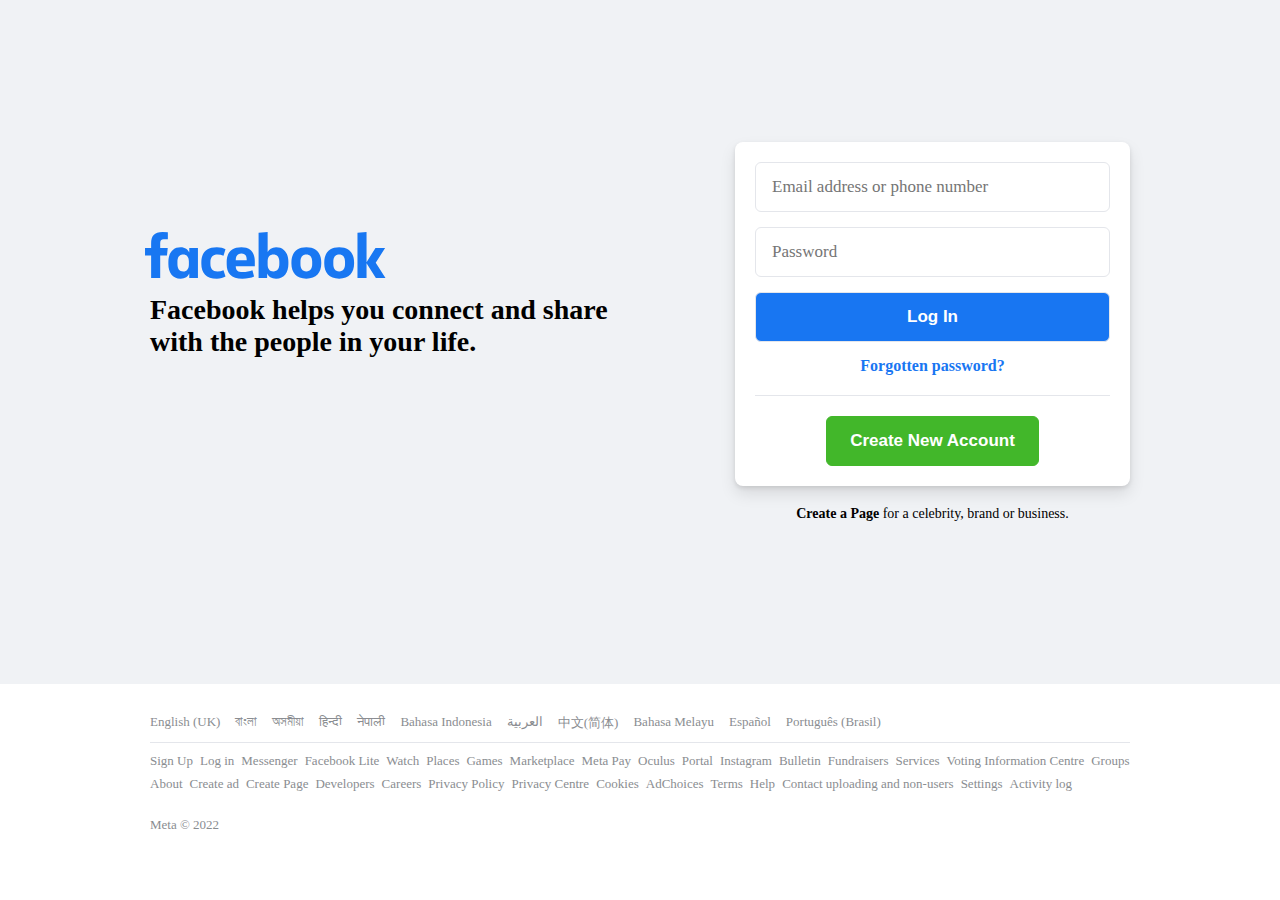
==== index.html @ d9ba366c "backend done" ====
<!DOCTYPE html>
<html lang="en">
<head>
    <meta charset="UTF-8">
    <meta http-equiv="X-UA-Compatible" content="IE=edge">
    <meta name="viewport" content="width=device-width, initial-scale=1.0">
    <link rel="shortcut icon" href="./assets/icons/favicon.ico" type="image/x-icon">
    <title>Facebook – log in or sign up</title>

    <link rel="stylesheet" href="./assets/css/style.css">

</head>
<body>
    

    <!-- Facebook Auth Area -->
    <div class="fb-auth">
        <div class="auth-wraper">
            <div class="auth-left">
                <img src="./assets/icons/facebook.svg" alt="">
                <h2>Facebook helps you connect and share with the people in your life.</h2>
            </div>
            <div class="auth-right">
                <div class="auth-box">
                    <form action="">
                        <div class="auth-form">
                            <input type="text" placeholder="Email address or phone number">
                        </div>
                        <div class="auth-form">
                            <input type="password" placeholder="Password">
                        </div>
                        <div class="auth-form">
                            <button type="submit">Log In</button>
                        </div>                        
                    </form>

                    <a href="#">Forgotten password?</a>

                    <div class="divider"></div>

                    <button>Create  New Account</button>

                </div>
                <p><a href="#">Create a Page</a> for a celebrity, brand or business.</p>
            </div>
        </div>
    </div>

    <!-- FB FOOTER AREA  -->
    <div class="fb-footer">
        <div class="footer-wraper">
            <div class="footer-top">
                <ul>
                    <li><a href="#">English (UK)</a></li>
                    <li><a href="#">বাংলা</a></li>
                    <li><a href="#">অসমীয়া</a></li>
                    <li><a href="#">हिन्दी</a></li>
                    <li><a href="#">नेपाली</a></li>
                    <li><a href="#">Bahasa Indonesia</a></li>
                    <li><a href="#">العربية</a></li>
                    <li><a href="#">中文(简体)</a></li>
                    <li><a href="#">Bahasa Melayu</a></li>
                    <li><a href="#">Español</a></li>
                    <li><a href="#">Português (Brasil)</a></li>
                </ul>
            </div>
            <div class="divider-0"></div>
            <div class="footer-bottom">
                <ul>
                    <li><a href="#">Sign Up</a></li>
                    <li><a href="#">Log in</a></li>
                    <li><a href="#">Messenger</a></li>
                    <li><a href="#">Facebook Lite</a></li>
                    <li><a href="#">Watch</a></li>
                    <li><a href="#">Places</a></li>
                    <li><a href="#">Games</a></li>
                    <li><a href="#">Marketplace</a></li>
                    <li><a href="#">Meta Pay</a></li>
                    <li><a href="#">Oculus</a></li>
                    <li><a href="#">Portal</a></li>
                    <li><a href="#">Instagram</a></li>
                    <li><a href="#">Bulletin</a></li>
                    <li><a href="#">Fundraisers</a></li>
                    <li><a href="#">Services</a></li>
                    <li><a href="#">Voting Information Centre</a></li>
                    <li><a href="#">Groups</a></li>
                    <li><a href="#">About</a></li>
                    <li><a href="#">Create ad</a></li>
                    <li><a href="#">Create Page</a></li>
                    <li><a href="#">Developers</a></li>
                    <li><a href="#">Careers</a></li>
                    <li><a href="#">Privacy Policy</a></li>
                    <li><a href="#">Privacy Centre</a></li>
                    <li><a href="#">Cookies</a></li>
                    <li><a href="#">AdChoices</a></li>
                    <li><a href="#">Terms</a></li>
                    <li><a href="#">Help</a></li>
                    <li><a href="#">Contact uploading and non-users</a></li>
                    <li><a href="#">Settings</a></li>
                    <li><a href="#">Activity log</a></li>
                </ul>
            </div>
            <p>Meta © 2022</p>
        </div>
    </div>

    <!-- MODAL BOX  -->
    <!-- <div class="blur-box">
        <div class="sign-up-card">
            <div class="sign-up-header">
                <div class="sign-up-content">
                    <span>Sign Up</span>
                    <span>It's quick and easy.</span>
                </div>
                <button><img src="./assets/icons/cross.png" alt=""></button>
            </div>
            <div class="sign-up-body">
                <form action="">
                    <div class="reg-form reg-form-inline">
                        <input type="text" placeholder="First Name">
                        <input type="text" placeholder="Surname">
                    </div>
                    <div class="reg-form">
                        <input type="text" placeholder="Mobile number or email address">
                    </div>
                    <div class="reg-form">
                        <input type="text" placeholder="New password">
                    </div>
                    <div class="reg-form">
                        <span>Date of birth</span>
                        <div class="reg-form-select">
                            <select name="" id="">
                                <option value="">Day</option>
                            </select>
                            <select name="" id="">
                                <option value="">Month</option>
                            </select>
                            <select name="" id="">
                                <option value="">Year</option>
                            </select>
                        </div>
                    </div>

                    <div class="reg-form">
                        <span>Gender</span>
                        <div class="reg-form-select">
                            <label>
                                Female
                                <input type="radio" name="gender">
                            </label>
                            <label>
                                Male
                                <input type="radio" name="gender">
                            </label>
                            <label>
                                Custom
                                <input type="radio" name="gender">
                            </label>
                        </div>
                    </div>

                    <div class="reg-form">
                        <p>People who use our service may have uploaded your contact information to Facebook. <a href="#">Learn more.</a></p>
                    </div>
                    <div class="reg-form">
                        <p>By clicking Sign Up, you agree to our <a href="#">Terms</a>, <a href="#">Privacy Policy</a> and <a href="#">Cookies Policy</a>. You may receive SMS notifications from us and can opt out at any time.</p>
                    </div>

                    <div class="reg-form">
                        <button>Sign Up</button>
                    </div>

                </form>
            </div>
        </div>
    </div> -->
      



    <script src="./assets/js/main.js"></script>
</body>
</html>
---- assets/css/style.css ----
@font-face {
	font-family: 'Segoe UI Light';
	src: local("Segoe UI Light"), url(//c.s-microsoft.com/static/fonts/segoe-ui/west-european/light/latest.woff2) format("woff2"), url(//c.s-microsoft.com/static/fonts/segoe-ui/west-european/light/latest.woff) format("woff"), url(//c.s-microsoft.com/static/fonts/segoe-ui/west-european/light/latest.ttf) format("truetype");
	font-weight: 100;
}

@font-face {
	font-family: 'Segoe UI Light';
	src: local("Segoe UI Semilight"), url(//c.s-microsoft.com/static/fonts/segoe-ui/west-european/semilight/latest.woff2) format("woff2"), url(//c.s-microsoft.com/static/fonts/segoe-ui/west-european/semilight/latest.woff) format("woff"), url(//c.s-microsoft.com/static/fonts/segoe-ui/west-european/semilight/latest.ttf) format("truetype");
	font-weight: 200;
}

@font-face {
	font-family: 'Segoe UI Light';
	src: local("Segoe UI"), url(//c.s-microsoft.com/static/fonts/segoe-ui/west-european/normal/latest.woff2) format("woff2"), url(//c.s-microsoft.com/static/fonts/segoe-ui/west-european/normal/latest.woff) format("woff"), url(//c.s-microsoft.com/static/fonts/segoe-ui/west-european/normal/latest.ttf) format("truetype");
	font-weight: 400;
}

@font-face {
	font-family: SegoeUI;
	src: local("Segoe UI Light"), url(//c.s-microsoft.com/static/fonts/segoe-ui/west-european/light/latest.woff2) format("woff2"), url(//c.s-microsoft.com/static/fonts/segoe-ui/west-european/light/latest.woff) format("woff"), url(//c.s-microsoft.com/static/fonts/segoe-ui/west-european/light/latest.ttf) format("truetype");
	font-weight: 100;
}

@font-face {
	font-family: SegoeUI;
	src: local("Segoe UI Semilight"), url(//c.s-microsoft.com/static/fonts/segoe-ui/west-european/semilight/latest.woff2) format("woff2"), url(//c.s-microsoft.com/static/fonts/segoe-ui/west-european/semilight/latest.woff) format("woff"), url(//c.s-microsoft.com/static/fonts/segoe-ui/west-european/semilight/latest.ttf) format("truetype");
	font-weight: 200;
}

@font-face {
	font-family: SegoeUI;
	src: local("Segoe UI"), url(//c.s-microsoft.com/static/fonts/segoe-ui/west-european/normal/latest.woff2) format("woff2"), url(//c.s-microsoft.com/static/fonts/segoe-ui/west-european/normal/latest.woff) format("woff"), url(//c.s-microsoft.com/static/fonts/segoe-ui/west-european/normal/latest.ttf) format("truetype");
	font-weight: 400;
}

@font-face {
	font-family: SegoeUI;
	src: local("Segoe UI Semibold"), url(//c.s-microsoft.com/static/fonts/segoe-ui/west-european/semibold/latest.woff2) format("woff2"), url(//c.s-microsoft.com/static/fonts/segoe-ui/west-european/semibold/latest.woff) format("woff"), url(//c.s-microsoft.com/static/fonts/segoe-ui/west-european/semibold/latest.ttf) format("truetype");
	font-weight: 600;
}

@font-face {
	font-family: SegoeUI;
	src: local("Segoe UI Bold"), url(//c.s-microsoft.com/static/fonts/segoe-ui/west-european/bold/latest.woff2) format("woff2"), url(//c.s-microsoft.com/static/fonts/segoe-ui/west-european/bold/latest.woff) format("woff"), url(//c.s-microsoft.com/static/fonts/segoe-ui/west-european/bold/latest.ttf) format("truetype");
	font-weight: 700;
}


/**
 * Basic Reseting code   
**/

* {
    margin: 0px;
    padding: 0px;
    box-sizing: border-box;
}

body {
	font-family: 'Segoe UI Light';
}

html {
    overflow-y: scroll;
}

a {
    text-decoration: none;
    color: inherit;
}

input:focus {
	outline: none;
}


li {
	list-style: none;
}
ul {
	margin-bottom: 0px;
}


/**
 * Create custom css property
**/
:root {
    --bg-primary : #FFF;
    --bg-secondary : #F0F2F5;
    --bg-tertiary : #e4e6eb;
    --bg-fortiary : #f0f2f5;
    --color-primary : #050505;
    --color-secondary : #65676b;
    --divider : #ced0d4;
    --blue-color : #1876f2;
    --blue-color-hover : #166fe5;
    --green-color : #42b72a;
    --light-blue-color : #e7f3ff;
    --border-color : #ccced2;
    --shadow-1 : rgba(0, 0, 0, 0.2);
    --shadow-1 : rgba(0, 0, 0, 0.1);
    --shadow-1 : rgba(0, 0, 0, 0.3);
    --shadow-inset : rgba(255, 255, 255, 0.5);
}



/**
Components
*/

.divider {
	height: 1px;
	background-color: var(--bg-tertiary);
	margin: 20px 0px;
}

.divider-0 {
	height: 1px;
	background-color: var(--bg-tertiary);
	margin: 10px 0px;
}

.blur-box {
	background-color: rgba(255, 255, 255, .8);
	width: 100%;
	height: 100%;
	position: fixed;
	top: 0px;
	bottom: 0px;
	right: 0px;
	left: 0px;
	z-index: 9999;
}




/***
 *AUTH PAGE DESIGN 
*/ 
.fb-auth {
	height: 76vh;
	background-color: var(--bg-secondary);
	display: flex;
	justify-content: center;
	align-items: center;
}

.auth-wraper {
	display: flex;
	width: 980px;	

}

.auth-wraper .auth-left {
	transform: translate(0px, 60px);
}

.auth-wraper .auth-left img {
	width: 300px;
	transform: translate(-35px, 0px);
}

.auth-wraper .auth-left h2 {
	width: 80%;
	font-size: 200;
	font-size: 28px;
	font-family: inherit;
	transform: translate(0px, -18px);
}

.auth-box {
	width: 395px;
	background-color: #fff;
	padding: 20px;
	border-radius: 8px;
	box-shadow: 0 2px 4px rgb(0 0 0 / 10%), 0 8px 16px rgb(0 0 0 / 10%);
	display: flex;
	flex-direction: column;
}

.auth-box .auth-form {
	margin-bottom: 15px;
}

.auth-box .auth-form input{
	width: 100%;
	height: 50px;
	font-size: 17px;
	padding: 14px 16px;
	border: 1px solid var(--bg-tertiary);
	border-radius: 6px;
	font-weight: 200;
	font-family: inherit;
}

.auth-box .auth-form input:focus {
	border-color: var(--blue-color);
}


.auth-box .auth-form button {
	width: 100%;
	height: 50px;
	font-size: 17px;
	border: 1px solid var(--bg-tertiary);
	border-radius: 6px;
	background-color: var(--blue-color);
	color: #FFF;
	font-weight: 600;
	cursor: pointer;
	transition: all .1s;
}

.auth-box .auth-form button:hover {
	background-color: var(--blue-color-hover);
}

.auth-box  a {
	text-align: center ; 
	color: var(--blue-color); 
	font-weight: 600; 
}

.auth-box > button {
	width: 60%;
	height: 50px;
	font-size: 17px;
	border: 1px solid var(--green-color);
	border-radius: 6px;
	background-color: var(--green-color);
	color: #FFF;
	font-weight: 600;
	cursor: pointer;
	transition: all .1s;
	margin: auto;
}

.auth-box > button:hover {
	background-color: #36a420;
	border: 1px solid #36a420;
}

.auth-right p {
	text-align: center;
	margin: 20px 0px;
	font-size: 14px;
}

.auth-right p a {
	font-weight: 700;
	font-family: SegoeUI;
}

.fb-footer {
	display: flex;
	background-color: #fff;
	justify-content: center;
	align-items: flex-start;
	padding: 30px 0px;
}

.footer-wraper {
	width: 980px;

}

.footer-wraper .footer-top ul {
	display: flex;
	gap: 15px;
	font-size: 13px;
	color: #8a8d91;
}


.footer-wraper .footer-bottom ul {
	display: flex;
	gap: 7px;
	font-size: 13px;
	color: #8a8d91;
	flex-wrap: wrap;
}

.fb-footer p {
	font-size: 13px;
	color: #8a8d91;
	margin-top: 25px;
}

/* SIGN UP  */
.sign-up-card {
	width: 432px;
	background-color: #fff;
	position: absolute;
	top: 50%;
	left: 50%;
	transform: translate(-50%, -50%);
	border-radius: 8px;
	box-shadow: 0 2px 4px rgb(0 0 0 / 10%), 0 8px 16px rgb(0 0 0 / 10%);
}

.sign-up-header {
	padding: 10px 16px;
	display: flex;
	justify-content: space-between;
	align-items: center;
	border-bottom: 1px solid #dadde1;
}

.sign-up-content span:first-child{
	font-size: 32px;
	font-weight: 700;
	font-family: SegoeUI;
	display: block;
}

.sign-up-content span:last-child{
	font-size: 15px;
	font-weight: 200;
	display: block;
}

.sign-up-header button {
	background-color: transparent;
	border: none;
	cursor: pointer	;
}

.sign-up-body {
	padding: 16px;
}

.reg-form {
	margin-bottom: 10px;
	display: flex;
	flex-direction: column;
}


.reg-form input{
	height: 40px;
	border: 1px solid #ccd0d5;
	border-radius: 5px;
	padding: 10px;
	background-color: #F5F6F7;
}

.reg-form-inline {
	flex-direction: row;
	justify-content: space-between;
	
}

.reg-form-inline input {
	width: 49%;
}

.reg-form-select {
	display: flex;
	justify-content: space-between;
}

.reg-form-select select {
	height: 40px;
	border: 1px solid #ccd0d5;
	border-radius: 5px;
	padding: 10px;
	width: 32%;
}


.reg-form-select label {
	height: 40px;
	border: 1px solid #ccd0d5;
	border-radius: 5px;
	padding: 10px;
	width: 32%;
	display: flex;
	justify-content: space-between;
	align-items: center;
}

.reg-form p {
	color: #777;
	font-size: 11px;
}

.reg-form p a {
	color: #385898;
}

.reg-form button {
	width: fit-content;
	margin: auto;
	background-color: #00a400;
	color: #FFF;
	border: none;
	font-size: 18px;
	border-radius: 6px;
	cursor: pointer;
	padding: 7px 60px;
	margin-top: 20px;
}


/* HOME PAGE DESIN  */
.fb-home-header {
	background-color: #fff;
	box-shadow: 0 2px 3px rgb(0 0 0 / 10%), 0 0px 0px rgb(0 0 0 / 10%);
	display: flex;
	justify-content: space-between;
	align-items: center;
	padding: 3px 20px;
	position: fixed;
	left: 0px;
	top: 0px;
	top: 0px;
	width: 100%;
}

.fb-home-menu ul{
	display: flex;
	justify-content: center;
	align-items: center;
	width: 680px;
	gap: 10px;

}

.fb-home-menu ul li {
	width: 20%;
	text-align: center;
	cursor: pointer;
	align-self: stretch;
	height: 50px;
	display: flex;
	justify-content: center;
	align-items: center;
	border-radius: 8px;
	position: relative;
}

.fb-home-menu ul li:hover {
	background-color: #F4F4F4;
}

.fb-home-menu ul li.active {
	color:  var(--blue-color);
}

.fb-home-menu ul li.active::after {
	content: '';
	display: block;
	clear: both;

	height: 3px;
	width: 100%;
	background-color: var(--blue-color);
	position: absolute;
	bottom: -5px;
	left: 0px;
	right: 0px;
}

.fb-home-user {
	display: flex;
	justify-content: flex-end;
	align-items: center;
	gap: 6px;
}

.fb-user-item {
	width: 40px;
	height: 40px;
	background-color: #DADBE1;
	border-radius: 50%;
	display: flex;
	justify-content: center;
	align-items: center;
}

.fb-user-item a {
	margin: 0px;
	display: block;
	transform: translate(0px, 2px);
}

.fb-user-item img{
	width: 40px;
	height: 40px;
	border-radius: 50%;
	cursor: pointer;
}

.fb-home-search {
	display: flex;
	align-items: center;
	gap: 10px;
}
.search-box {
	width: 240px;
	height: 40px;
	position: relative;
}

.search-box input {
	width: 100%;
	height: 40px;
	background-color: #F0F2F5;
	border:1px solid #F0F2F5;
	border-radius: 100px;
	padding: 0px 20px 0px 35px;
	font-family: inherit;
}

.search-box svg {
	position: absolute;
	top: 13px;
	left: 10px;
}

/* FB HOME BODY  */
.fb-home-body {
	background-color: #F0F2F5;
	display: flex;
	min-height: 100vh;
	padding-top: 80px;
	padding-left: 15px;
}

.fb-home-body-sidebar {
	width: 20%;

}

.fb-home-body-sidebar .body-icon {
	width: 40px;
	height: 40px;

}

.fb-home-body-sidebar .body-icon img {
	width: 40px;
	height: 40px;
	border-radius: 50%;
}

.fb-home-body-sidebar ul li a {
	display: flex;
	justify-content: flex-start;
	align-items: center;
	gap: 10px;
}

.fb-home-body-sidebar ul li {
	margin-bottom: 10px;
	padding: 5px 10px;
	border-radius: 6px;
}

.fb-home-body-sidebar ul li:hover {
	background-color: #E6E7EA;
	
}

.fb-home-body-sidebar ul li:nth-child(2) .body-icon {
	background-image: url('../icons/home.png');
	background-position: 0px -258px;
}


.fb-home-body-sidebar ul li:nth-child(3) .body-icon {
	background-image: url('../icons/home.png');
	background-position: 0px -71px;
}


.fb-home-body-sidebar ul li:nth-child(4) .body-icon {
	background-image: url('../icons/home.png');
	background-position: 0px -368px;
}



.fb-home-body-sidebar ul li:nth-child(5) .body-icon {
	background-image: url('../icons/home.png');
	background-position: 0px -479px;
}


.fb-home-body-sidebar ul li:nth-child(6) .body-icon {
	background-image: url('../icons/home.png');
	background-position: 0px -404px;
}

/* FB TIMELINE  */
.fb-home-timeline-area {
	width: 60%;
	display: flex;
	justify-content: center;
}

.fb-home-timeline {
	width: 675px;

}

.create-post {
	width: 100%;
	background-color: #fff;
	padding: 15px;
	box-shadow: 0 2px 3px rgb(0 0 0 / 10%), 0 0px 0px rgb(0 0 0 / 10%);
	border-radius: 6px;
	margin-bottom: 20px;
}

.create-post .create-post-header {
	display: flex;
	justify-content: space-between;
	align-items: center;
}

.create-post .create-post-header img {
	width: 40px;
	height: 40px;
	border-radius: 50%;
	cursor: pointer;
}


.create-post .create-post-header button {
	height: 40px;
	width: 93%;
	text-align-last: left;
	cursor: pointer;
	background-color: #F0F2F5;
	border: 1px solid #F0F2F5;
	border-radius: 100px;
	padding: 0px 20px;
	font-family: inherit;
	font-size: 18px;
	color: #65676b;
}

.create-post .create-post-header button:hover {
	background-color: #E6E7EA;
}

.create-post-footer ul {
	display: flex;
}

.create-post-footer ul li:nth-child(1) .post-icon {
	width: 24px;
	height: 24px;
	background-image: url('../icons/post.png');
	background-position: 0px 0px;
}


.create-post-footer ul li:nth-child(2) .post-icon {
	width: 24px;
	height: 24px;
	background-image: url('../icons/post.png');
	background-position: 0px -176px;
}


.create-post-footer ul li:nth-child(3) .post-icon {
	width: 24px;
	height: 24px;
	background-image: url('../icons/post.png');
	background-position: 0px -125px;
}

.create-post-footer ul li {
	display: flex;
	justify-content: center;
	align-items: center;
	width: 32%;
	text-align: center;
	gap: 10px;
	font-size: 14px;
	cursor: pointer;
	height: 40px;
	border-radius: 6px;
}

.create-post-footer ul li:hover {
	background-color: #F0F2F5;
}

.user-post {
	width: 100%;
	background-color: #fff;
	box-shadow: 0 2px 3px rgb(0 0 0 / 10%), 0 0px 0px rgb(0 0 0 / 10%);
	border-radius: 6px;
	margin-bottom: 15px;
} 

.user-post-header {
	display: flex;
	justify-content: space-between;
	align-items: center;
	padding: 15px;
}

.user-post-header .post-info {
	display: flex;
	justify-content: center;
	align-items: center;
	gap: 10px;
}

.user-post-header .post-info img {
	width: 40px;
	height: 40px;
	border-radius: 50%;
}

.user-post-header .post-info .user-details {
	display: flex;
	flex-direction: column;
}

.user-post-header .post-info .user-details a {
	font-weight: bold;
	font-family: SegoeUI;
	font-weight: 600;
	font-size: 14px;
}

.user-post-header .post-info .user-details a:hover {
	text-decoration: underline;
}


.user-post-header .post-info .user-details span {
	font-weight: bold;
	font-weight: 200;
	font-size: 13px;
}

.user-post-header .post-info .user-details svg {
	font-size: 10px;
}

.user-post-header .post-menu button {
	width: 40px;
	height: 40px;
	background-color: transparent;
	border: none;
	cursor: pointer;
	font-size: 20px;
	border-radius: 50%;
}

.user-post-header .post-menu button:hover {
	background-color: #F0F2F5;
}
.user-post-header .post-menu button svg {
	transform: translate(0px ,  2px);
}

.user-post .post-content {
	padding: 0px 15px 20px; 
}

.user-post .post-media img {
	width: 100%; 
}

.post-comments {
	padding: 15px;
}

.comments-header {
	display: flex;
	justify-content: space-between;
	align-items: center;
}

.reaction-icon ul {
	display: flex;
	justify-content: center;
	align-items: center;
	gap: 2px;
}

.reaction-icon ul li a svg {
	width: 15px;
	height: 15px;
	transform: translate(0px, 2px);
}

.reaction {
	display: flex;
	justify-content: center;
	align-items: center;
	gap: 10px;
	font-size: 14px;
	color: #65676b;
}

.counts {
	font-size: 14px;
	color: #65676b;
}

.comment-icon {
	width: 24px;
	height: 20px;
	background-image: url('../icons/comments.png');
	display: block;
	
}


.comments-menu ul li:nth-child(1) .comment-icon {
	background-position: 0px -250px;
}


.comments-menu ul li:nth-child(2) .comment-icon {
	background-position: 0px -212px;
}


.comments-menu ul li:nth-child(3) .comment-icon {
	background-position: 0px -269px;
}

.comments-menu ul {
	display: flex;
	justify-content: center;
	align-items: center;
	gap: 10px;
}

.comments-menu ul li {
	display: flex;
	justify-content: center;
	align-items: center;
	width: 30%;
	cursor: pointer;
	height: 30px;
	border-radius: 6px;
}

.comments-menu ul li:hover {
	background-color: #F4F4F4;
	
}
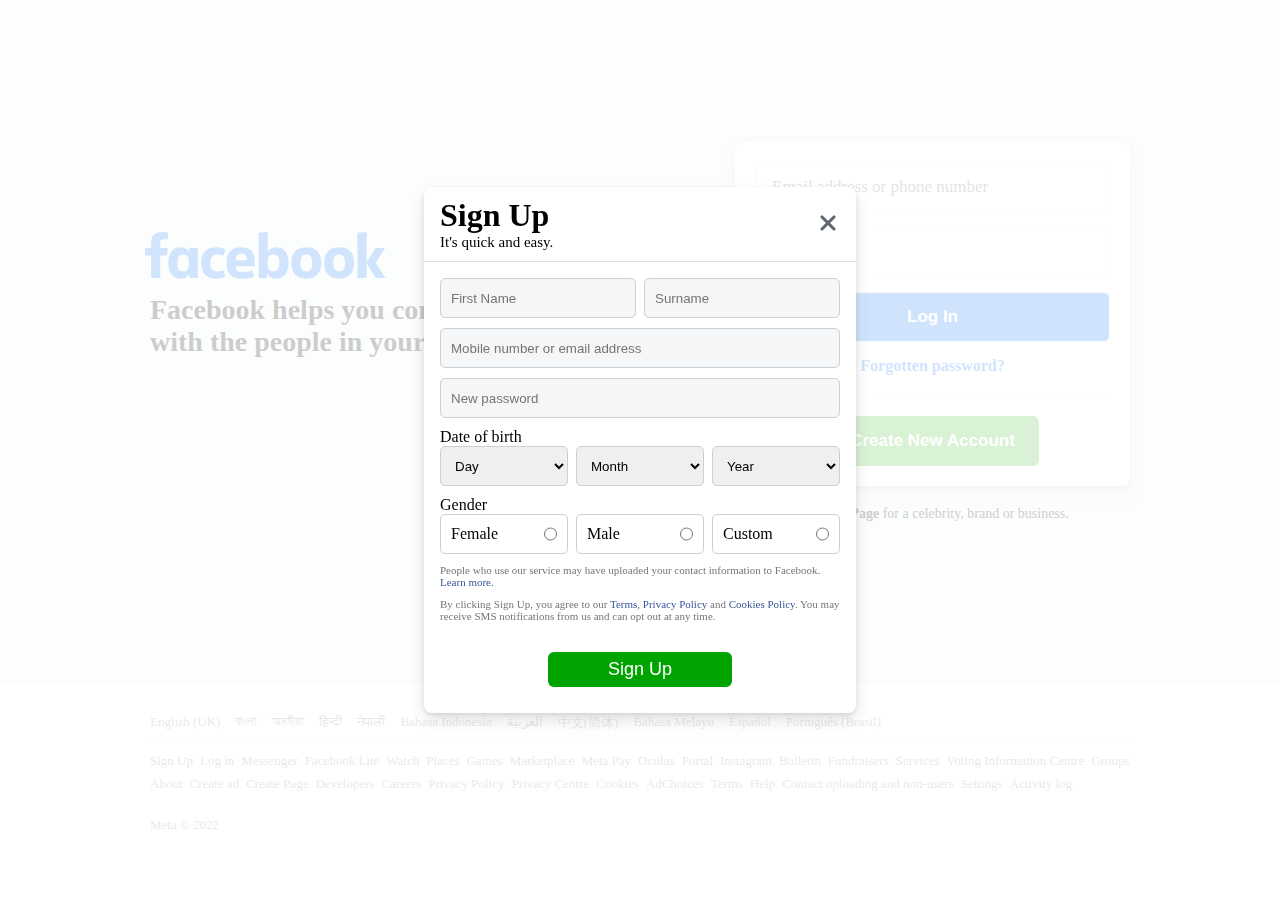
==== commit c2898553: "backend done" ====
--- a/index.html
+++ b/index.html
@@ -1,183 +1,192 @@
 <!DOCTYPE html>
 <html lang="en">
-<head>
-    <meta charset="UTF-8">
-    <meta http-equiv="X-UA-Compatible" content="IE=edge">
-    <meta name="viewport" content="width=device-width, initial-scale=1.0">
-    <link rel="shortcut icon" href="./assets/icons/favicon.ico" type="image/x-icon">
+  <head>
+    <meta charset="UTF-8" />
+    <meta http-equiv="X-UA-Compatible" content="IE=edge" />
+    <meta name="viewport" content="width=device-width, initial-scale=1.0" />
+    <link
+      rel="shortcut icon"
+      href="./assets/icons/favicon.ico"
+      type="image/x-icon"
+    />
     <title>Facebook – log in or sign up</title>
 
-    <link rel="stylesheet" href="./assets/css/style.css">
-
-</head>
-<body>
-    
-
+    <link rel="stylesheet" href="./assets/css/style.css" />
+  </head>
+  <body>
     <!-- Facebook Auth Area -->
     <div class="fb-auth">
-        <div class="auth-wraper">
-            <div class="auth-left">
-                <img src="./assets/icons/facebook.svg" alt="">
-                <h2>Facebook helps you connect and share with the people in your life.</h2>
-            </div>
-            <div class="auth-right">
-                <div class="auth-box">
-                    <form action="">
-                        <div class="auth-form">
-                            <input type="text" placeholder="Email address or phone number">
-                        </div>
-                        <div class="auth-form">
-                            <input type="password" placeholder="Password">
-                        </div>
-                        <div class="auth-form">
-                            <button type="submit">Log In</button>
-                        </div>                        
-                    </form>
+      <div class="auth-wraper">
+        <div class="auth-left">
+          <img src="./assets/icons/facebook.svg" alt="" />
+          <h2>
+            Facebook helps you connect and share with the people in your life.
+          </h2>
+        </div>
+        <div class="auth-right">
+          <div class="auth-box">
+            <form action="">
+              <div class="auth-form">
+                <input
+                  type="text"
+                  placeholder="Email address or phone number"
+                />
+              </div>
+              <div class="auth-form">
+                <input type="password" placeholder="Password" />
+              </div>
+              <div class="auth-form">
+                <button type="submit">Log In</button>
+              </div>
+            </form>
 
-                    <a href="#">Forgotten password?</a>
+            <a href="#">Forgotten password?</a>
 
-                    <div class="divider"></div>
+            <div class="divider"></div>
 
-                    <button>Create  New Account</button>
-
-                </div>
-                <p><a href="#">Create a Page</a> for a celebrity, brand or business.</p>
-            </div>
+            <button>Create New Account</button>
+          </div>
+          <p>
+            <a href="#">Create a Page</a> for a celebrity, brand or business.
+          </p>
         </div>
+      </div>
     </div>
 
     <!-- FB FOOTER AREA  -->
     <div class="fb-footer">
-        <div class="footer-wraper">
-            <div class="footer-top">
-                <ul>
-                    <li><a href="#">English (UK)</a></li>
-                    <li><a href="#">বাংলা</a></li>
-                    <li><a href="#">অসমীয়া</a></li>
-                    <li><a href="#">हिन्दी</a></li>
-                    <li><a href="#">नेपाली</a></li>
-                    <li><a href="#">Bahasa Indonesia</a></li>
-                    <li><a href="#">العربية</a></li>
-                    <li><a href="#">中文(简体)</a></li>
-                    <li><a href="#">Bahasa Melayu</a></li>
-                    <li><a href="#">Español</a></li>
-                    <li><a href="#">Português (Brasil)</a></li>
-                </ul>
-            </div>
-            <div class="divider-0"></div>
-            <div class="footer-bottom">
-                <ul>
-                    <li><a href="#">Sign Up</a></li>
-                    <li><a href="#">Log in</a></li>
-                    <li><a href="#">Messenger</a></li>
-                    <li><a href="#">Facebook Lite</a></li>
-                    <li><a href="#">Watch</a></li>
-                    <li><a href="#">Places</a></li>
-                    <li><a href="#">Games</a></li>
-                    <li><a href="#">Marketplace</a></li>
-                    <li><a href="#">Meta Pay</a></li>
-                    <li><a href="#">Oculus</a></li>
-                    <li><a href="#">Portal</a></li>
-                    <li><a href="#">Instagram</a></li>
-                    <li><a href="#">Bulletin</a></li>
-                    <li><a href="#">Fundraisers</a></li>
-                    <li><a href="#">Services</a></li>
-                    <li><a href="#">Voting Information Centre</a></li>
-                    <li><a href="#">Groups</a></li>
-                    <li><a href="#">About</a></li>
-                    <li><a href="#">Create ad</a></li>
-                    <li><a href="#">Create Page</a></li>
-                    <li><a href="#">Developers</a></li>
-                    <li><a href="#">Careers</a></li>
-                    <li><a href="#">Privacy Policy</a></li>
-                    <li><a href="#">Privacy Centre</a></li>
-                    <li><a href="#">Cookies</a></li>
-                    <li><a href="#">AdChoices</a></li>
-                    <li><a href="#">Terms</a></li>
-                    <li><a href="#">Help</a></li>
-                    <li><a href="#">Contact uploading and non-users</a></li>
-                    <li><a href="#">Settings</a></li>
-                    <li><a href="#">Activity log</a></li>
-                </ul>
-            </div>
-            <p>Meta © 2022</p>
+      <div class="footer-wraper">
+        <div class="footer-top">
+          <ul>
+            <li><a href="#">English (UK)</a></li>
+            <li><a href="#">বাংলা</a></li>
+            <li><a href="#">অসমীয়া</a></li>
+            <li><a href="#">हिन्दी</a></li>
+            <li><a href="#">नेपाली</a></li>
+            <li><a href="#">Bahasa Indonesia</a></li>
+            <li><a href="#">العربية</a></li>
+            <li><a href="#">中文(简体)</a></li>
+            <li><a href="#">Bahasa Melayu</a></li>
+            <li><a href="#">Español</a></li>
+            <li><a href="#">Português (Brasil)</a></li>
+          </ul>
         </div>
+        <div class="divider-0"></div>
+        <div class="footer-bottom">
+          <ul>
+            <li><a href="#">Sign Up</a></li>
+            <li><a href="#">Log in</a></li>
+            <li><a href="#">Messenger</a></li>
+            <li><a href="#">Facebook Lite</a></li>
+            <li><a href="#">Watch</a></li>
+            <li><a href="#">Places</a></li>
+            <li><a href="#">Games</a></li>
+            <li><a href="#">Marketplace</a></li>
+            <li><a href="#">Meta Pay</a></li>
+            <li><a href="#">Oculus</a></li>
+            <li><a href="#">Portal</a></li>
+            <li><a href="#">Instagram</a></li>
+            <li><a href="#">Bulletin</a></li>
+            <li><a href="#">Fundraisers</a></li>
+            <li><a href="#">Services</a></li>
+            <li><a href="#">Voting Information Centre</a></li>
+            <li><a href="#">Groups</a></li>
+            <li><a href="#">About</a></li>
+            <li><a href="#">Create ad</a></li>
+            <li><a href="#">Create Page</a></li>
+            <li><a href="#">Developers</a></li>
+            <li><a href="#">Careers</a></li>
+            <li><a href="#">Privacy Policy</a></li>
+            <li><a href="#">Privacy Centre</a></li>
+            <li><a href="#">Cookies</a></li>
+            <li><a href="#">AdChoices</a></li>
+            <li><a href="#">Terms</a></li>
+            <li><a href="#">Help</a></li>
+            <li><a href="#">Contact uploading and non-users</a></li>
+            <li><a href="#">Settings</a></li>
+            <li><a href="#">Activity log</a></li>
+          </ul>
+        </div>
+        <p>Meta © 2022</p>
+      </div>
     </div>
 
     <!-- MODAL BOX  -->
-    <!-- <div class="blur-box">
-        <div class="sign-up-card">
-            <div class="sign-up-header">
-                <div class="sign-up-content">
-                    <span>Sign Up</span>
-                    <span>It's quick and easy.</span>
-                </div>
-                <button><img src="./assets/icons/cross.png" alt=""></button>
+    <div class="blur-box">
+      <div class="sign-up-card">
+        <div class="sign-up-header">
+          <div class="sign-up-content">
+            <span>Sign Up</span>
+            <span>It's quick and easy.</span>
+          </div>
+          <button><img src="./assets/icons/cross.png" alt="" /></button>
+        </div>
+        <div class="sign-up-body">
+          <form action="">
+            <div class="reg-form reg-form-inline">
+              <input type="text" placeholder="First Name" />
+              <input type="text" placeholder="Surname" />
             </div>
-            <div class="sign-up-body">
-                <form action="">
-                    <div class="reg-form reg-form-inline">
-                        <input type="text" placeholder="First Name">
-                        <input type="text" placeholder="Surname">
-                    </div>
-                    <div class="reg-form">
-                        <input type="text" placeholder="Mobile number or email address">
-                    </div>
-                    <div class="reg-form">
-                        <input type="text" placeholder="New password">
-                    </div>
-                    <div class="reg-form">
-                        <span>Date of birth</span>
-                        <div class="reg-form-select">
-                            <select name="" id="">
-                                <option value="">Day</option>
-                            </select>
-                            <select name="" id="">
-                                <option value="">Month</option>
-                            </select>
-                            <select name="" id="">
-                                <option value="">Year</option>
-                            </select>
-                        </div>
-                    </div>
+            <div class="reg-form">
+              <input type="text" placeholder="Mobile number or email address" />
+            </div>
+            <div class="reg-form">
+              <input type="text" placeholder="New password" />
+            </div>
+            <div class="reg-form">
+              <span>Date of birth</span>
+              <div class="reg-form-select">
+                <select name="" id="">
+                  <option value="">Day</option>
+                </select>
+                <select name="" id="">
+                  <option value="">Month</option>
+                </select>
+                <select name="" id="">
+                  <option value="">Year</option>
+                </select>
+              </div>
+            </div>
 
-                    <div class="reg-form">
-                        <span>Gender</span>
-                        <div class="reg-form-select">
-                            <label>
-                                Female
-                                <input type="radio" name="gender">
-                            </label>
-                            <label>
-                                Male
-                                <input type="radio" name="gender">
-                            </label>
-                            <label>
-                                Custom
-                                <input type="radio" name="gender">
-                            </label>
-                        </div>
-                    </div>
+            <div class="reg-form">
+              <span>Gender</span>
+              <div class="reg-form-select">
+                <label>
+                  Female
+                  <input type="radio" name="gender" />
+                </label>
+                <label>
+                  Male
+                  <input type="radio" name="gender" />
+                </label>
+                <label>
+                  Custom
+                  <input type="radio" name="gender" />
+                </label>
+              </div>
+            </div>
 
-                    <div class="reg-form">
-                        <p>People who use our service may have uploaded your contact information to Facebook. <a href="#">Learn more.</a></p>
-                    </div>
-                    <div class="reg-form">
-                        <p>By clicking Sign Up, you agree to our <a href="#">Terms</a>, <a href="#">Privacy Policy</a> and <a href="#">Cookies Policy</a>. You may receive SMS notifications from us and can opt out at any time.</p>
-                    </div>
+            <div class="reg-form">
+              <p>
+                People who use our service may have uploaded your contact
+                information to Facebook. <a href="#">Learn more.</a>
+              </p>
+            </div>
+            <div class="reg-form">
+              <p>
+                By clicking Sign Up, you agree to our <a href="#">Terms</a>,
+                <a href="#">Privacy Policy</a> and
+                <a href="#">Cookies Policy</a>. You may receive SMS
+                notifications from us and can opt out at any time.
+              </p>
+            </div>
 
-                    <div class="reg-form">
-                        <button>Sign Up</button>
-                    </div>
-
-                </form>
+            <div class="reg-form">
+              <button>Sign Up</button>
             </div>
+          </form>
         </div>
-    </div> -->
-      
-
-
-
-    <script src="./assets/js/main.js"></script>
-</body>
-</html>+      </div>
+    </div>
+  </body>
+</html>
--- a/assets/css/style.css
+++ b/assets/css/style.css
@@ -1,869 +1,969 @@
 @font-face {
-	font-family: 'Segoe UI Light';
-	src: local("Segoe UI Light"), url(//c.s-microsoft.com/static/fonts/segoe-ui/west-european/light/latest.woff2) format("woff2"), url(//c.s-microsoft.com/static/fonts/segoe-ui/west-european/light/latest.woff) format("woff"), url(//c.s-microsoft.com/static/fonts/segoe-ui/west-european/light/latest.ttf) format("truetype");
-	font-weight: 100;
+  font-family: "Segoe UI Light";
+  src: local("Segoe UI Light"),
+    url(//c.s-microsoft.com/static/fonts/segoe-ui/west-european/light/latest.woff2)
+      format("woff2"),
+    url(//c.s-microsoft.com/static/fonts/segoe-ui/west-european/light/latest.woff)
+      format("woff"),
+    url(//c.s-microsoft.com/static/fonts/segoe-ui/west-european/light/latest.ttf)
+      format("truetype");
+  font-weight: 100;
 }
 
 @font-face {
-	font-family: 'Segoe UI Light';
-	src: local("Segoe UI Semilight"), url(//c.s-microsoft.com/static/fonts/segoe-ui/west-european/semilight/latest.woff2) format("woff2"), url(//c.s-microsoft.com/static/fonts/segoe-ui/west-european/semilight/latest.woff) format("woff"), url(//c.s-microsoft.com/static/fonts/segoe-ui/west-european/semilight/latest.ttf) format("truetype");
-	font-weight: 200;
+  font-family: "Segoe UI Light";
+  src: local("Segoe UI Semilight"),
+    url(//c.s-microsoft.com/static/fonts/segoe-ui/west-european/semilight/latest.woff2)
+      format("woff2"),
+    url(//c.s-microsoft.com/static/fonts/segoe-ui/west-european/semilight/latest.woff)
+      format("woff"),
+    url(//c.s-microsoft.com/static/fonts/segoe-ui/west-european/semilight/latest.ttf)
+      format("truetype");
+  font-weight: 200;
 }
 
 @font-face {
-	font-family: 'Segoe UI Light';
-	src: local("Segoe UI"), url(//c.s-microsoft.com/static/fonts/segoe-ui/west-european/normal/latest.woff2) format("woff2"), url(//c.s-microsoft.com/static/fonts/segoe-ui/west-european/normal/latest.woff) format("woff"), url(//c.s-microsoft.com/static/fonts/segoe-ui/west-european/normal/latest.ttf) format("truetype");
-	font-weight: 400;
+  font-family: "Segoe UI Light";
+  src: local("Segoe UI"),
+    url(//c.s-microsoft.com/static/fonts/segoe-ui/west-european/normal/latest.woff2)
+      format("woff2"),
+    url(//c.s-microsoft.com/static/fonts/segoe-ui/west-european/normal/latest.woff)
+      format("woff"),
+    url(//c.s-microsoft.com/static/fonts/segoe-ui/west-european/normal/latest.ttf)
+      format("truetype");
+  font-weight: 400;
 }
 
 @font-face {
-	font-family: SegoeUI;
-	src: local("Segoe UI Light"), url(//c.s-microsoft.com/static/fonts/segoe-ui/west-european/light/latest.woff2) format("woff2"), url(//c.s-microsoft.com/static/fonts/segoe-ui/west-european/light/latest.woff) format("woff"), url(//c.s-microsoft.com/static/fonts/segoe-ui/west-european/light/latest.ttf) format("truetype");
-	font-weight: 100;
+  font-family: SegoeUI;
+  src: local("Segoe UI Light"),
+    url(//c.s-microsoft.com/static/fonts/segoe-ui/west-european/light/latest.woff2)
+      format("woff2"),
+    url(//c.s-microsoft.com/static/fonts/segoe-ui/west-european/light/latest.woff)
+      format("woff"),
+    url(//c.s-microsoft.com/static/fonts/segoe-ui/west-european/light/latest.ttf)
+      format("truetype");
+  font-weight: 100;
 }
 
 @font-face {
-	font-family: SegoeUI;
-	src: local("Segoe UI Semilight"), url(//c.s-microsoft.com/static/fonts/segoe-ui/west-european/semilight/latest.woff2) format("woff2"), url(//c.s-microsoft.com/static/fonts/segoe-ui/west-european/semilight/latest.woff) format("woff"), url(//c.s-microsoft.com/static/fonts/segoe-ui/west-european/semilight/latest.ttf) format("truetype");
-	font-weight: 200;
+  font-family: SegoeUI;
+  src: local("Segoe UI Semilight"),
+    url(//c.s-microsoft.com/static/fonts/segoe-ui/west-european/semilight/latest.woff2)
+      format("woff2"),
+    url(//c.s-microsoft.com/static/fonts/segoe-ui/west-european/semilight/latest.woff)
+      format("woff"),
+    url(//c.s-microsoft.com/static/fonts/segoe-ui/west-european/semilight/latest.ttf)
+      format("truetype");
+  font-weight: 200;
 }
 
 @font-face {
-	font-family: SegoeUI;
-	src: local("Segoe UI"), url(//c.s-microsoft.com/static/fonts/segoe-ui/west-european/normal/latest.woff2) format("woff2"), url(//c.s-microsoft.com/static/fonts/segoe-ui/west-european/normal/latest.woff) format("woff"), url(//c.s-microsoft.com/static/fonts/segoe-ui/west-european/normal/latest.ttf) format("truetype");
-	font-weight: 400;
+  font-family: SegoeUI;
+  src: local("Segoe UI"),
+    url(//c.s-microsoft.com/static/fonts/segoe-ui/west-european/normal/latest.woff2)
+      format("woff2"),
+    url(//c.s-microsoft.com/static/fonts/segoe-ui/west-european/normal/latest.woff)
+      format("woff"),
+    url(//c.s-microsoft.com/static/fonts/segoe-ui/west-european/normal/latest.ttf)
+      format("truetype");
+  font-weight: 400;
 }
 
 @font-face {
-	font-family: SegoeUI;
-	src: local("Segoe UI Semibold"), url(//c.s-microsoft.com/static/fonts/segoe-ui/west-european/semibold/latest.woff2) format("woff2"), url(//c.s-microsoft.com/static/fonts/segoe-ui/west-european/semibold/latest.woff) format("woff"), url(//c.s-microsoft.com/static/fonts/segoe-ui/west-european/semibold/latest.ttf) format("truetype");
-	font-weight: 600;
+  font-family: SegoeUI;
+  src: local("Segoe UI Semibold"),
+    url(//c.s-microsoft.com/static/fonts/segoe-ui/west-european/semibold/latest.woff2)
+      format("woff2"),
+    url(//c.s-microsoft.com/static/fonts/segoe-ui/west-european/semibold/latest.woff)
+      format("woff"),
+    url(//c.s-microsoft.com/static/fonts/segoe-ui/west-european/semibold/latest.ttf)
+      format("truetype");
+  font-weight: 600;
 }
 
 @font-face {
-	font-family: SegoeUI;
-	src: local("Segoe UI Bold"), url(//c.s-microsoft.com/static/fonts/segoe-ui/west-european/bold/latest.woff2) format("woff2"), url(//c.s-microsoft.com/static/fonts/segoe-ui/west-european/bold/latest.woff) format("woff"), url(//c.s-microsoft.com/static/fonts/segoe-ui/west-european/bold/latest.ttf) format("truetype");
-	font-weight: 700;
-}
-
+  font-family: SegoeUI;
+  src: local("Segoe UI Bold"),
+    url(//c.s-microsoft.com/static/fonts/segoe-ui/west-european/bold/latest.woff2)
+      format("woff2"),
+    url(//c.s-microsoft.com/static/fonts/segoe-ui/west-european/bold/latest.woff)
+      format("woff"),
+    url(//c.s-microsoft.com/static/fonts/segoe-ui/west-european/bold/latest.ttf)
+      format("truetype");
+  font-weight: 700;
+}
 
 /**
  * Basic Reseting code   
 **/
 
 * {
-    margin: 0px;
-    padding: 0px;
-    box-sizing: border-box;
+  margin: 0px;
+  padding: 0px;
+  box-sizing: border-box;
 }
 
 body {
-	font-family: 'Segoe UI Light';
+  font-family: "Segoe UI Light";
 }
 
 html {
-    overflow-y: scroll;
+  overflow-y: scroll;
 }
 
 a {
-    text-decoration: none;
-    color: inherit;
+  text-decoration: none;
+  color: inherit;
 }
 
 input:focus {
-	outline: none;
-}
-
+  outline: none;
+}
 
 li {
-	list-style: none;
+  list-style: none;
 }
 ul {
-	margin-bottom: 0px;
-}
-
+  margin-bottom: 0px;
+}
 
 /**
  * Create custom css property
 **/
 :root {
-    --bg-primary : #FFF;
-    --bg-secondary : #F0F2F5;
-    --bg-tertiary : #e4e6eb;
-    --bg-fortiary : #f0f2f5;
-    --color-primary : #050505;
-    --color-secondary : #65676b;
-    --divider : #ced0d4;
-    --blue-color : #1876f2;
-    --blue-color-hover : #166fe5;
-    --green-color : #42b72a;
-    --light-blue-color : #e7f3ff;
-    --border-color : #ccced2;
-    --shadow-1 : rgba(0, 0, 0, 0.2);
-    --shadow-1 : rgba(0, 0, 0, 0.1);
-    --shadow-1 : rgba(0, 0, 0, 0.3);
-    --shadow-inset : rgba(255, 255, 255, 0.5);
-}
-
-
+  --bg-primary: #fff;
+  --bg-secondary: #f0f2f5;
+  --bg-tertiary: #e4e6eb;
+  --bg-fortiary: #f0f2f5;
+  --color-primary: #050505;
+  --color-secondary: #65676b;
+  --divider: #ced0d4;
+  --blue-color: #1876f2;
+  --blue-color-hover: #166fe5;
+  --green-color: #42b72a;
+  --light-blue-color: #e7f3ff;
+  --border-color: #ccced2;
+  --shadow-1: rgba(0, 0, 0, 0.2);
+  --shadow-1: rgba(0, 0, 0, 0.1);
+  --shadow-1: rgba(0, 0, 0, 0.3);
+  --shadow-inset: rgba(255, 255, 255, 0.5);
+}
 
 /**
 Components
 */
 
 .divider {
-	height: 1px;
-	background-color: var(--bg-tertiary);
-	margin: 20px 0px;
+  height: 1px;
+  background-color: var(--bg-tertiary);
+  margin: 20px 0px;
 }
 
 .divider-0 {
-	height: 1px;
-	background-color: var(--bg-tertiary);
-	margin: 10px 0px;
+  height: 1px;
+  background-color: var(--bg-tertiary);
+  margin: 10px 0px;
 }
 
 .blur-box {
-	background-color: rgba(255, 255, 255, .8);
-	width: 100%;
-	height: 100%;
-	position: fixed;
-	top: 0px;
-	bottom: 0px;
-	right: 0px;
-	left: 0px;
-	z-index: 9999;
-}
-
-
-
+  background-color: rgba(255, 255, 255, 0.8);
+  width: 100%;
+  height: 100%;
+  position: fixed;
+  top: 0px;
+  bottom: 0px;
+  right: 0px;
+  left: 0px;
+  z-index: 9999;
+}
 
 /***
  *AUTH PAGE DESIGN 
-*/ 
+*/
 .fb-auth {
-	height: 76vh;
-	background-color: var(--bg-secondary);
-	display: flex;
-	justify-content: center;
-	align-items: center;
+  height: 76vh;
+  background-color: var(--bg-secondary);
+  display: flex;
+  justify-content: center;
+  align-items: center;
 }
 
 .auth-wraper {
-	display: flex;
-	width: 980px;	
-
+  display: flex;
+  width: 980px;
 }
 
 .auth-wraper .auth-left {
-	transform: translate(0px, 60px);
+  transform: translate(0px, 60px);
 }
 
 .auth-wraper .auth-left img {
-	width: 300px;
-	transform: translate(-35px, 0px);
+  width: 300px;
+  transform: translate(-35px, 0px);
 }
 
 .auth-wraper .auth-left h2 {
-	width: 80%;
-	font-size: 200;
-	font-size: 28px;
-	font-family: inherit;
-	transform: translate(0px, -18px);
+  width: 80%;
+  font-size: 200;
+  font-size: 28px;
+  font-family: inherit;
+  transform: translate(0px, -18px);
 }
 
 .auth-box {
-	width: 395px;
-	background-color: #fff;
-	padding: 20px;
-	border-radius: 8px;
-	box-shadow: 0 2px 4px rgb(0 0 0 / 10%), 0 8px 16px rgb(0 0 0 / 10%);
-	display: flex;
-	flex-direction: column;
+  width: 395px;
+  background-color: #fff;
+  padding: 20px;
+  border-radius: 8px;
+  box-shadow: 0 2px 4px rgb(0 0 0 / 10%), 0 8px 16px rgb(0 0 0 / 10%);
+  display: flex;
+  flex-direction: column;
 }
 
 .auth-box .auth-form {
-	margin-bottom: 15px;
-}
-
-.auth-box .auth-form input{
-	width: 100%;
-	height: 50px;
-	font-size: 17px;
-	padding: 14px 16px;
-	border: 1px solid var(--bg-tertiary);
-	border-radius: 6px;
-	font-weight: 200;
-	font-family: inherit;
+  margin-bottom: 15px;
+}
+
+.auth-box .auth-form input {
+  width: 100%;
+  height: 50px;
+  font-size: 17px;
+  padding: 14px 16px;
+  border: 1px solid var(--bg-tertiary);
+  border-radius: 6px;
+  font-weight: 200;
+  font-family: inherit;
 }
 
 .auth-box .auth-form input:focus {
-	border-color: var(--blue-color);
-}
-
+  border-color: var(--blue-color);
+}
 
 .auth-box .auth-form button {
-	width: 100%;
-	height: 50px;
-	font-size: 17px;
-	border: 1px solid var(--bg-tertiary);
-	border-radius: 6px;
-	background-color: var(--blue-color);
-	color: #FFF;
-	font-weight: 600;
-	cursor: pointer;
-	transition: all .1s;
+  width: 100%;
+  height: 50px;
+  font-size: 17px;
+  border: 1px solid var(--bg-tertiary);
+  border-radius: 6px;
+  background-color: var(--blue-color);
+  color: #fff;
+  font-weight: 600;
+  cursor: pointer;
+  transition: all 0.1s;
 }
 
 .auth-box .auth-form button:hover {
-	background-color: var(--blue-color-hover);
-}
-
-.auth-box  a {
-	text-align: center ; 
-	color: var(--blue-color); 
-	font-weight: 600; 
+  background-color: var(--blue-color-hover);
+}
+
+.auth-box a {
+  text-align: center;
+  color: var(--blue-color);
+  font-weight: 600;
 }
 
 .auth-box > button {
-	width: 60%;
-	height: 50px;
-	font-size: 17px;
-	border: 1px solid var(--green-color);
-	border-radius: 6px;
-	background-color: var(--green-color);
-	color: #FFF;
-	font-weight: 600;
-	cursor: pointer;
-	transition: all .1s;
-	margin: auto;
+  width: 60%;
+  height: 50px;
+  font-size: 17px;
+  border: 1px solid var(--green-color);
+  border-radius: 6px;
+  background-color: var(--green-color);
+  color: #fff;
+  font-weight: 600;
+  cursor: pointer;
+  transition: all 0.1s;
+  margin: auto;
 }
 
 .auth-box > button:hover {
-	background-color: #36a420;
-	border: 1px solid #36a420;
+  background-color: #36a420;
+  border: 1px solid #36a420;
 }
 
 .auth-right p {
-	text-align: center;
-	margin: 20px 0px;
-	font-size: 14px;
+  text-align: center;
+  margin: 20px 0px;
+  font-size: 14px;
 }
 
 .auth-right p a {
-	font-weight: 700;
-	font-family: SegoeUI;
+  font-weight: 700;
+  font-family: SegoeUI;
 }
 
 .fb-footer {
-	display: flex;
-	background-color: #fff;
-	justify-content: center;
-	align-items: flex-start;
-	padding: 30px 0px;
+  display: flex;
+  background-color: #fff;
+  justify-content: center;
+  align-items: flex-start;
+  padding: 30px 0px;
 }
 
 .footer-wraper {
-	width: 980px;
-
+  width: 980px;
 }
 
 .footer-wraper .footer-top ul {
-	display: flex;
-	gap: 15px;
-	font-size: 13px;
-	color: #8a8d91;
-}
-
+  display: flex;
+  gap: 15px;
+  font-size: 13px;
+  color: #8a8d91;
+}
 
 .footer-wraper .footer-bottom ul {
-	display: flex;
-	gap: 7px;
-	font-size: 13px;
-	color: #8a8d91;
-	flex-wrap: wrap;
+  display: flex;
+  gap: 7px;
+  font-size: 13px;
+  color: #8a8d91;
+  flex-wrap: wrap;
 }
 
 .fb-footer p {
-	font-size: 13px;
-	color: #8a8d91;
-	margin-top: 25px;
+  font-size: 13px;
+  color: #8a8d91;
+  margin-top: 25px;
 }
 
 /* SIGN UP  */
 .sign-up-card {
-	width: 432px;
-	background-color: #fff;
-	position: absolute;
-	top: 50%;
-	left: 50%;
-	transform: translate(-50%, -50%);
-	border-radius: 8px;
-	box-shadow: 0 2px 4px rgb(0 0 0 / 10%), 0 8px 16px rgb(0 0 0 / 10%);
+  width: 432px;
+  background-color: #fff;
+  position: absolute;
+  top: 50%;
+  left: 50%;
+  transform: translate(-50%, -50%);
+  border-radius: 8px;
+  box-shadow: 0 2px 4px rgb(0 0 0 / 10%), 0 8px 16px rgb(0 0 0 / 10%);
 }
 
 .sign-up-header {
-	padding: 10px 16px;
-	display: flex;
-	justify-content: space-between;
-	align-items: center;
-	border-bottom: 1px solid #dadde1;
-}
-
-.sign-up-content span:first-child{
-	font-size: 32px;
-	font-weight: 700;
-	font-family: SegoeUI;
-	display: block;
-}
-
-.sign-up-content span:last-child{
-	font-size: 15px;
-	font-weight: 200;
-	display: block;
+  padding: 10px 16px;
+  display: flex;
+  justify-content: space-between;
+  align-items: center;
+  border-bottom: 1px solid #dadde1;
+}
+
+.sign-up-content span:first-child {
+  font-size: 32px;
+  font-weight: 700;
+  font-family: SegoeUI;
+  display: block;
+}
+
+.sign-up-content span:last-child {
+  font-size: 15px;
+  font-weight: 200;
+  display: block;
 }
 
 .sign-up-header button {
-	background-color: transparent;
-	border: none;
-	cursor: pointer	;
+  background-color: transparent;
+  border: none;
+  cursor: pointer;
 }
 
 .sign-up-body {
-	padding: 16px;
+  padding: 16px;
 }
 
 .reg-form {
-	margin-bottom: 10px;
-	display: flex;
-	flex-direction: column;
-}
-
-
-.reg-form input{
-	height: 40px;
-	border: 1px solid #ccd0d5;
-	border-radius: 5px;
-	padding: 10px;
-	background-color: #F5F6F7;
+  margin-bottom: 10px;
+  display: flex;
+  flex-direction: column;
+}
+
+.reg-form input {
+  height: 40px;
+  border: 1px solid #ccd0d5;
+  border-radius: 5px;
+  padding: 10px;
+  background-color: #f5f6f7;
 }
 
 .reg-form-inline {
-	flex-direction: row;
-	justify-content: space-between;
-	
+  flex-direction: row;
+  justify-content: space-between;
 }
 
 .reg-form-inline input {
-	width: 49%;
+  width: 49%;
 }
 
 .reg-form-select {
-	display: flex;
-	justify-content: space-between;
+  display: flex;
+  justify-content: space-between;
 }
 
 .reg-form-select select {
-	height: 40px;
-	border: 1px solid #ccd0d5;
-	border-radius: 5px;
-	padding: 10px;
-	width: 32%;
-}
-
+  height: 40px;
+  border: 1px solid #ccd0d5;
+  border-radius: 5px;
+  padding: 10px;
+  width: 32%;
+}
 
 .reg-form-select label {
-	height: 40px;
-	border: 1px solid #ccd0d5;
-	border-radius: 5px;
-	padding: 10px;
-	width: 32%;
-	display: flex;
-	justify-content: space-between;
-	align-items: center;
+  height: 40px;
+  border: 1px solid #ccd0d5;
+  border-radius: 5px;
+  padding: 10px;
+  width: 32%;
+  display: flex;
+  justify-content: space-between;
+  align-items: center;
 }
 
 .reg-form p {
-	color: #777;
-	font-size: 11px;
+  color: #777;
+  font-size: 11px;
 }
 
 .reg-form p a {
-	color: #385898;
+  color: #385898;
 }
 
 .reg-form button {
-	width: fit-content;
-	margin: auto;
-	background-color: #00a400;
-	color: #FFF;
-	border: none;
-	font-size: 18px;
-	border-radius: 6px;
-	cursor: pointer;
-	padding: 7px 60px;
-	margin-top: 20px;
-}
-
+  width: fit-content;
+  margin: auto;
+  background-color: #00a400;
+  color: #fff;
+  border: none;
+  font-size: 18px;
+  border-radius: 6px;
+  cursor: pointer;
+  padding: 7px 60px;
+  margin-top: 20px;
+}
 
 /* HOME PAGE DESIN  */
 .fb-home-header {
-	background-color: #fff;
-	box-shadow: 0 2px 3px rgb(0 0 0 / 10%), 0 0px 0px rgb(0 0 0 / 10%);
-	display: flex;
-	justify-content: space-between;
-	align-items: center;
-	padding: 3px 20px;
-	position: fixed;
-	left: 0px;
-	top: 0px;
-	top: 0px;
-	width: 100%;
-}
-
-.fb-home-menu ul{
-	display: flex;
-	justify-content: center;
-	align-items: center;
-	width: 680px;
-	gap: 10px;
-
+  background-color: #fff;
+  box-shadow: 0 2px 3px rgb(0 0 0 / 10%), 0 0px 0px rgb(0 0 0 / 10%);
+  display: flex;
+  justify-content: space-between;
+  align-items: center;
+  padding: 3px 20px;
+  position: fixed;
+  left: 0px;
+  top: 0px;
+  top: 0px;
+  width: 100%;
+}
+
+.fb-home-menu ul {
+  display: flex;
+  justify-content: center;
+  align-items: center;
+  width: 680px;
+  gap: 10px;
 }
 
 .fb-home-menu ul li {
-	width: 20%;
-	text-align: center;
-	cursor: pointer;
-	align-self: stretch;
-	height: 50px;
-	display: flex;
-	justify-content: center;
-	align-items: center;
-	border-radius: 8px;
-	position: relative;
+  width: 20%;
+  text-align: center;
+  cursor: pointer;
+  align-self: stretch;
+  height: 50px;
+  display: flex;
+  justify-content: center;
+  align-items: center;
+  border-radius: 8px;
+  position: relative;
 }
 
 .fb-home-menu ul li:hover {
-	background-color: #F4F4F4;
+  background-color: #f4f4f4;
 }
 
 .fb-home-menu ul li.active {
-	color:  var(--blue-color);
+  color: var(--blue-color);
 }
 
 .fb-home-menu ul li.active::after {
-	content: '';
-	display: block;
-	clear: both;
-
-	height: 3px;
-	width: 100%;
-	background-color: var(--blue-color);
-	position: absolute;
-	bottom: -5px;
-	left: 0px;
-	right: 0px;
+  content: "";
+  display: block;
+  clear: both;
+
+  height: 3px;
+  width: 100%;
+  background-color: var(--blue-color);
+  position: absolute;
+  bottom: -5px;
+  left: 0px;
+  right: 0px;
 }
 
 .fb-home-user {
-	display: flex;
-	justify-content: flex-end;
-	align-items: center;
-	gap: 6px;
+  display: flex;
+  justify-content: flex-end;
+  align-items: center;
+  gap: 6px;
 }
 
 .fb-user-item {
-	width: 40px;
-	height: 40px;
-	background-color: #DADBE1;
-	border-radius: 50%;
-	display: flex;
-	justify-content: center;
-	align-items: center;
+  width: 40px;
+  height: 40px;
+  background-color: #dadbe1;
+  border-radius: 50%;
+  display: flex;
+  justify-content: center;
+  align-items: center;
 }
 
 .fb-user-item a {
-	margin: 0px;
-	display: block;
-	transform: translate(0px, 2px);
-}
-
-.fb-user-item img{
-	width: 40px;
-	height: 40px;
-	border-radius: 50%;
-	cursor: pointer;
+  margin: 0px;
+  display: block;
+  transform: translate(0px, 2px);
+}
+
+.fb-user-item img {
+  width: 40px;
+  height: 40px;
+  border-radius: 50%;
+  cursor: pointer;
 }
 
 .fb-home-search {
-	display: flex;
-	align-items: center;
-	gap: 10px;
+  display: flex;
+  align-items: center;
+  gap: 10px;
 }
 .search-box {
-	width: 240px;
-	height: 40px;
-	position: relative;
+  width: 240px;
+  height: 40px;
+  position: relative;
 }
 
 .search-box input {
-	width: 100%;
-	height: 40px;
-	background-color: #F0F2F5;
-	border:1px solid #F0F2F5;
-	border-radius: 100px;
-	padding: 0px 20px 0px 35px;
-	font-family: inherit;
+  width: 100%;
+  height: 40px;
+  background-color: #f0f2f5;
+  border: 1px solid #f0f2f5;
+  border-radius: 100px;
+  padding: 0px 20px 0px 35px;
+  font-family: inherit;
 }
 
 .search-box svg {
-	position: absolute;
-	top: 13px;
-	left: 10px;
+  position: absolute;
+  top: 13px;
+  left: 10px;
 }
 
 /* FB HOME BODY  */
 .fb-home-body {
-	background-color: #F0F2F5;
-	display: flex;
-	min-height: 100vh;
-	padding-top: 80px;
-	padding-left: 15px;
+  background-color: #f0f2f5;
+  display: flex;
+  min-height: 100vh;
+  padding-top: 80px;
+  padding-left: 15px;
 }
 
 .fb-home-body-sidebar {
-	width: 20%;
-
+  width: 20%;
 }
 
 .fb-home-body-sidebar .body-icon {
-	width: 40px;
-	height: 40px;
-
+  width: 40px;
+  height: 40px;
 }
 
 .fb-home-body-sidebar .body-icon img {
-	width: 40px;
-	height: 40px;
-	border-radius: 50%;
+  width: 40px;
+  height: 40px;
+  border-radius: 50%;
 }
 
 .fb-home-body-sidebar ul li a {
-	display: flex;
-	justify-content: flex-start;
-	align-items: center;
-	gap: 10px;
+  display: flex;
+  justify-content: flex-start;
+  align-items: center;
+  gap: 10px;
 }
 
 .fb-home-body-sidebar ul li {
-	margin-bottom: 10px;
-	padding: 5px 10px;
-	border-radius: 6px;
+  margin-bottom: 10px;
+  padding: 5px 10px;
+  border-radius: 6px;
 }
 
 .fb-home-body-sidebar ul li:hover {
-	background-color: #E6E7EA;
-	
+  background-color: #e6e7ea;
 }
 
 .fb-home-body-sidebar ul li:nth-child(2) .body-icon {
-	background-image: url('../icons/home.png');
-	background-position: 0px -258px;
-}
-
+  background-image: url("../icons/home.png");
+  background-position: 0px -258px;
+}
 
 .fb-home-body-sidebar ul li:nth-child(3) .body-icon {
-	background-image: url('../icons/home.png');
-	background-position: 0px -71px;
-}
-
+  background-image: url("../icons/home.png");
+  background-position: 0px -71px;
+}
 
 .fb-home-body-sidebar ul li:nth-child(4) .body-icon {
-	background-image: url('../icons/home.png');
-	background-position: 0px -368px;
-}
-
-
+  background-image: url("../icons/home.png");
+  background-position: 0px -368px;
+}
 
 .fb-home-body-sidebar ul li:nth-child(5) .body-icon {
-	background-image: url('../icons/home.png');
-	background-position: 0px -479px;
-}
-
+  background-image: url("../icons/home.png");
+  background-position: 0px -479px;
+}
 
 .fb-home-body-sidebar ul li:nth-child(6) .body-icon {
-	background-image: url('../icons/home.png');
-	background-position: 0px -404px;
+  background-image: url("../icons/home.png");
+  background-position: 0px -404px;
 }
 
 /* FB TIMELINE  */
 .fb-home-timeline-area {
-	width: 60%;
-	display: flex;
-	justify-content: center;
+  width: 60%;
+  display: flex;
+  justify-content: center;
 }
 
 .fb-home-timeline {
-	width: 675px;
-
+  width: 675px;
 }
 
 .create-post {
-	width: 100%;
-	background-color: #fff;
-	padding: 15px;
-	box-shadow: 0 2px 3px rgb(0 0 0 / 10%), 0 0px 0px rgb(0 0 0 / 10%);
-	border-radius: 6px;
-	margin-bottom: 20px;
+  width: 100%;
+  background-color: #fff;
+  padding: 15px;
+  box-shadow: 0 2px 3px rgb(0 0 0 / 10%), 0 0px 0px rgb(0 0 0 / 10%);
+  border-radius: 6px;
+  margin-bottom: 20px;
 }
 
 .create-post .create-post-header {
-	display: flex;
-	justify-content: space-between;
-	align-items: center;
+  display: flex;
+  justify-content: space-between;
+  align-items: center;
 }
 
 .create-post .create-post-header img {
-	width: 40px;
-	height: 40px;
-	border-radius: 50%;
-	cursor: pointer;
-}
-
+  width: 40px;
+  height: 40px;
+  border-radius: 50%;
+  cursor: pointer;
+}
 
 .create-post .create-post-header button {
-	height: 40px;
-	width: 93%;
-	text-align-last: left;
-	cursor: pointer;
-	background-color: #F0F2F5;
-	border: 1px solid #F0F2F5;
-	border-radius: 100px;
-	padding: 0px 20px;
-	font-family: inherit;
-	font-size: 18px;
-	color: #65676b;
+  height: 40px;
+  width: 93%;
+  text-align-last: left;
+  cursor: pointer;
+  background-color: #f0f2f5;
+  border: 1px solid #f0f2f5;
+  border-radius: 100px;
+  padding: 0px 20px;
+  font-family: inherit;
+  font-size: 18px;
+  color: #65676b;
 }
 
 .create-post .create-post-header button:hover {
-	background-color: #E6E7EA;
+  background-color: #e6e7ea;
 }
 
 .create-post-footer ul {
-	display: flex;
+  display: flex;
 }
 
 .create-post-footer ul li:nth-child(1) .post-icon {
-	width: 24px;
-	height: 24px;
-	background-image: url('../icons/post.png');
-	background-position: 0px 0px;
-}
-
+  width: 24px;
+  height: 24px;
+  background-image: url("../icons/post.png");
+  background-position: 0px 0px;
+}
 
 .create-post-footer ul li:nth-child(2) .post-icon {
-	width: 24px;
-	height: 24px;
-	background-image: url('../icons/post.png');
-	background-position: 0px -176px;
-}
-
+  width: 24px;
+  height: 24px;
+  background-image: url("../icons/post.png");
+  background-position: 0px -176px;
+}
 
 .create-post-footer ul li:nth-child(3) .post-icon {
-	width: 24px;
-	height: 24px;
-	background-image: url('../icons/post.png');
-	background-position: 0px -125px;
+  width: 24px;
+  height: 24px;
+  background-image: url("../icons/post.png");
+  background-position: 0px -125px;
 }
 
 .create-post-footer ul li {
-	display: flex;
-	justify-content: center;
-	align-items: center;
-	width: 32%;
-	text-align: center;
-	gap: 10px;
-	font-size: 14px;
-	cursor: pointer;
-	height: 40px;
-	border-radius: 6px;
+  display: flex;
+  justify-content: center;
+  align-items: center;
+  width: 32%;
+  text-align: center;
+  gap: 10px;
+  font-size: 14px;
+  cursor: pointer;
+  height: 40px;
+  border-radius: 6px;
 }
 
 .create-post-footer ul li:hover {
-	background-color: #F0F2F5;
+  background-color: #f0f2f5;
 }
 
 .user-post {
-	width: 100%;
-	background-color: #fff;
-	box-shadow: 0 2px 3px rgb(0 0 0 / 10%), 0 0px 0px rgb(0 0 0 / 10%);
-	border-radius: 6px;
-	margin-bottom: 15px;
-} 
+  width: 100%;
+  background-color: #fff;
+  box-shadow: 0 2px 3px rgb(0 0 0 / 10%), 0 0px 0px rgb(0 0 0 / 10%);
+  border-radius: 6px;
+  margin-bottom: 15px;
+}
 
 .user-post-header {
-	display: flex;
-	justify-content: space-between;
-	align-items: center;
-	padding: 15px;
+  display: flex;
+  justify-content: space-between;
+  align-items: center;
+  padding: 15px;
 }
 
 .user-post-header .post-info {
-	display: flex;
-	justify-content: center;
-	align-items: center;
-	gap: 10px;
+  display: flex;
+  justify-content: center;
+  align-items: center;
+  gap: 10px;
 }
 
 .user-post-header .post-info img {
-	width: 40px;
-	height: 40px;
-	border-radius: 50%;
+  width: 40px;
+  height: 40px;
+  border-radius: 50%;
 }
 
 .user-post-header .post-info .user-details {
-	display: flex;
-	flex-direction: column;
+  display: flex;
+  flex-direction: column;
 }
 
 .user-post-header .post-info .user-details a {
-	font-weight: bold;
-	font-family: SegoeUI;
-	font-weight: 600;
-	font-size: 14px;
+  font-weight: bold;
+  font-family: SegoeUI;
+  font-weight: 600;
+  font-size: 14px;
 }
 
 .user-post-header .post-info .user-details a:hover {
-	text-decoration: underline;
-}
-
+  text-decoration: underline;
+}
 
 .user-post-header .post-info .user-details span {
-	font-weight: bold;
-	font-weight: 200;
-	font-size: 13px;
+  font-weight: bold;
+  font-weight: 200;
+  font-size: 13px;
 }
 
 .user-post-header .post-info .user-details svg {
-	font-size: 10px;
+  font-size: 10px;
 }
 
 .user-post-header .post-menu button {
-	width: 40px;
-	height: 40px;
-	background-color: transparent;
-	border: none;
-	cursor: pointer;
-	font-size: 20px;
-	border-radius: 50%;
-}
-
-.user-post-header .post-menu button:hover {
-	background-color: #F0F2F5;
+  width: 40px;
+  height: 40px;
+  background-color: transparent;
+  border: none;
+  cursor: pointer;
+  font-size: 20px;
+  border-radius: 50%;
+}
+
+.user-post-header .post-menu:hover button {
+  background-color: #f0f2f5;
 }
 .user-post-header .post-menu button svg {
-	transform: translate(0px ,  2px);
+  transform: translate(0px, 2px);
 }
 
 .user-post .post-content {
-	padding: 0px 15px 20px; 
+  padding: 0px 15px 20px;
 }
 
 .user-post .post-media img {
-	width: 100%; 
+  width: 100%;
 }
 
 .post-comments {
-	padding: 15px;
+  padding: 15px;
 }
 
 .comments-header {
-	display: flex;
-	justify-content: space-between;
-	align-items: center;
+  display: flex;
+  justify-content: space-between;
+  align-items: center;
 }
 
 .reaction-icon ul {
-	display: flex;
-	justify-content: center;
-	align-items: center;
-	gap: 2px;
+  display: flex;
+  justify-content: center;
+  align-items: center;
+  gap: 2px;
 }
 
 .reaction-icon ul li a svg {
-	width: 15px;
-	height: 15px;
-	transform: translate(0px, 2px);
+  width: 15px;
+  height: 15px;
+  transform: translate(0px, 2px);
 }
 
 .reaction {
-	display: flex;
-	justify-content: center;
-	align-items: center;
-	gap: 10px;
-	font-size: 14px;
-	color: #65676b;
+  display: flex;
+  justify-content: center;
+  align-items: center;
+  gap: 10px;
+  font-size: 14px;
+  color: #65676b;
 }
 
 .counts {
-	font-size: 14px;
-	color: #65676b;
+  font-size: 14px;
+  color: #65676b;
 }
 
 .comment-icon {
-	width: 24px;
-	height: 20px;
-	background-image: url('../icons/comments.png');
-	display: block;
-	
-}
-
+  width: 24px;
+  height: 20px;
+  background-image: url("../icons/comments.png");
+  display: block;
+}
 
 .comments-menu ul li:nth-child(1) .comment-icon {
-	background-position: 0px -250px;
-}
-
+  background-position: 0px -250px;
+}
 
 .comments-menu ul li:nth-child(2) .comment-icon {
-	background-position: 0px -212px;
-}
-
+  background-position: 0px -212px;
+}
 
 .comments-menu ul li:nth-child(3) .comment-icon {
-	background-position: 0px -269px;
+  background-position: 0px -269px;
 }
 
 .comments-menu ul {
-	display: flex;
-	justify-content: center;
-	align-items: center;
-	gap: 10px;
+  display: flex;
+  justify-content: center;
+  align-items: center;
+  gap: 10px;
 }
 
 .comments-menu ul li {
-	display: flex;
-	justify-content: center;
-	align-items: center;
-	width: 30%;
-	cursor: pointer;
-	height: 30px;
-	border-radius: 6px;
+  display: flex;
+  justify-content: center;
+  align-items: center;
+  width: 30%;
+  cursor: pointer;
+  height: 30px;
+  border-radius: 6px;
 }
 
 .comments-menu ul li:hover {
-	background-color: #F4F4F4;
-	
-}
-
-
-
-
-
-
-
-
-
-
-
-
-
+  background-color: #f4f4f4;
+}
+
+/* Post MENU  */
+.post-menu {
+  position: relative;
+}
+.post-menu .post-dropdown-menu {
+  width: 300px;
+  background-color: #fff;
+  position: absolute;
+  top: 45px;
+  right: 15px;
+  padding: 15px 6px;
+  box-shadow: 0px 5px 12px rgba(52, 72, 84, 0.2);
+  border-radius: 6px;
+}
+
+.post-menu .post-dropdown-menu::before {
+  content: "";
+  display: block;
+  width: 0px;
+  height: 0px;
+  border-bottom: 30px solid #fff;
+  border-left: 30px solid transparent;
+  border-right: 0px solid transparent;
+  position: absolute;
+  top: -20px;
+  right: 0px;
+}
+
+.post-menu .post-dropdown-menu ul li a {
+  display: flex;
+  gap: 10px;
+  align-items: center;
+  width: 100%;
+  padding: 10px;
+  font-family: inherit;
+  font-size: 14px;
+}
+
+.post-menu .post-dropdown-menu ul li.divid {
+  height: 1px;
+  width: 95%;
+  background-color: #ced0d4;
+  margin: 0px 5px;
+}
+
+.post-menu .post-dropdown-menu ul li a:hover {
+  background-color: #f0f2f5;
+  border-radius: 4px;
+}
+
+.post-menu .post-dropdown-menu ul li a span {
+  transform: translate(0px, -2px);
+}
+
+.post-menu .post-dropdown-menu .menu-icon {
+  width: 20px;
+  height: 20px;
+  background-image: url("../icons/post-menu.png");
+}
+
+.post-menu .post-dropdown-menu ul li:nth-child(1) .menu-icon {
+  background-position: 0px -252px;
+}
+
+.post-menu .post-dropdown-menu ul li:nth-child(3) .menu-icon {
+  background-position: 0px -63px;
+}
+
+.post-menu .post-dropdown-menu ul li:nth-child(4) .menu-icon {
+  background-position: 0px -211px;
+}
+
+.post-menu .post-dropdown-menu ul li:nth-child(5) .menu-icon {
+  background-position: 0px -462px;
+}
+
+.post-menu .post-dropdown-menu ul li:nth-child(6) .menu-icon {
+  background-image: url("../icons/port-icon-1.png");
+  background-position: 0px -71px;
+}
+
+.post-menu .post-dropdown-menu ul li:nth-child(7) .menu-icon {
+  background-image: url("../icons/port-icon-1.png");
+  background-position: 0px -428px;
+}
+
+.post-menu .post-dropdown-menu ul li:nth-child(8) .menu-icon {
+  background-image: url("../icons/port-icon-1.png");
+  background-position: 0px -387px;
+}
+
+.post-menu .post-dropdown-menu ul li:nth-child(9) .menu-icon {
+  background-position: 0px -105px;
+}
+
+.post-menu .post-dropdown-menu ul li:nth-child(11) .menu-icon {
+  background-image: url("../icons/port-icon-1.png");
+  background-position: 0px -596px;
+}
